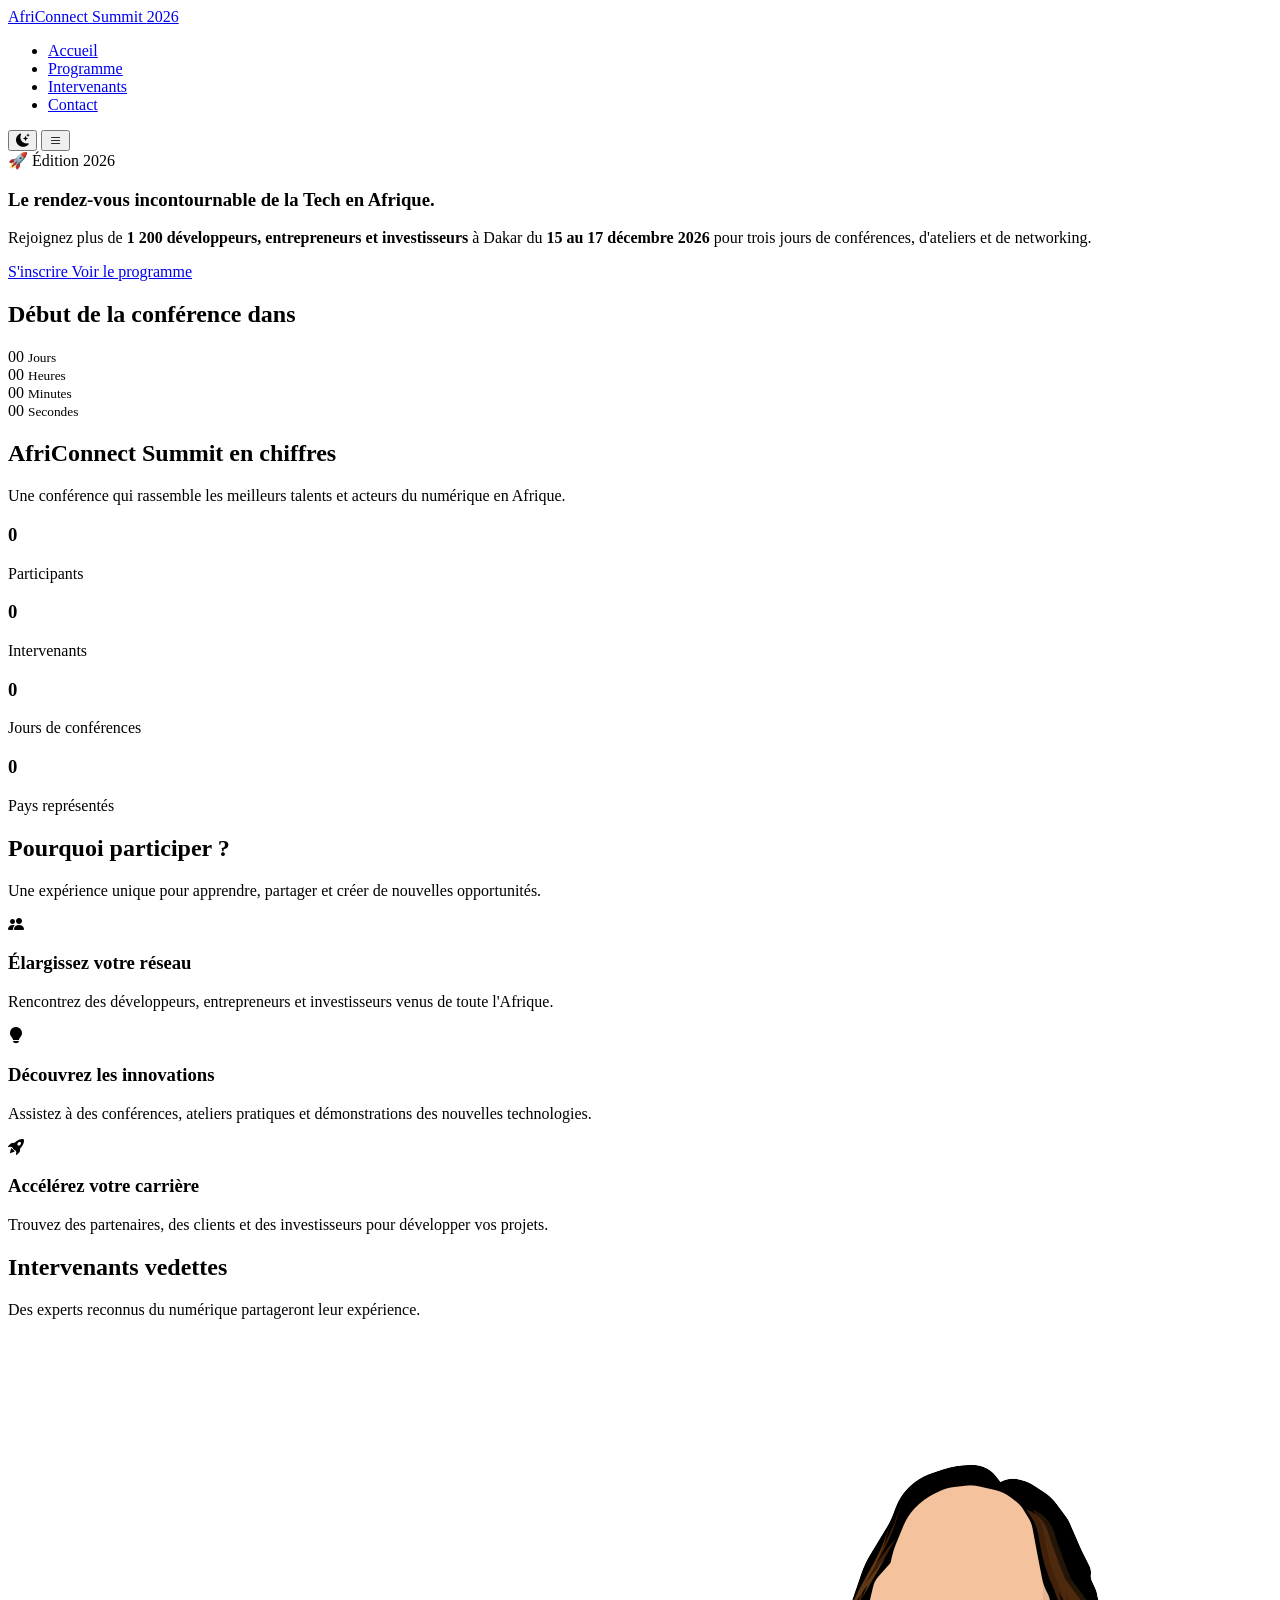
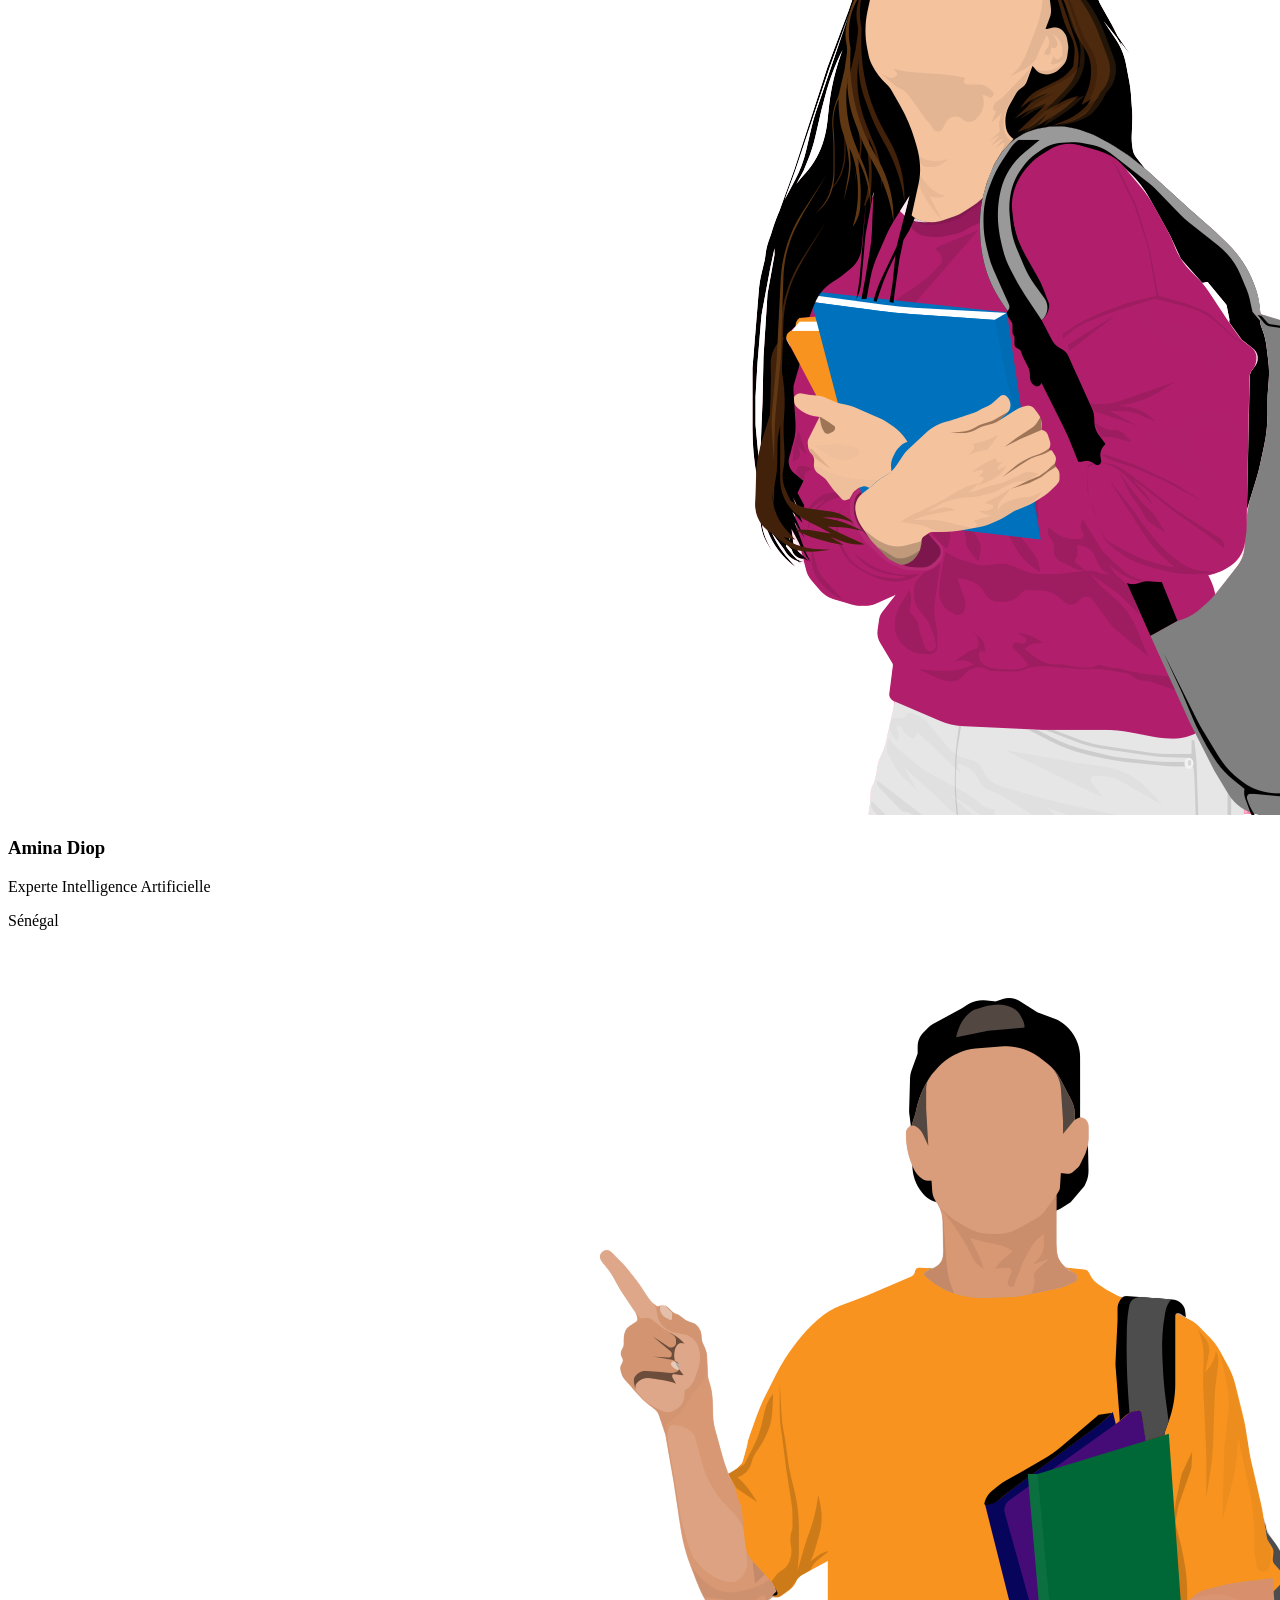
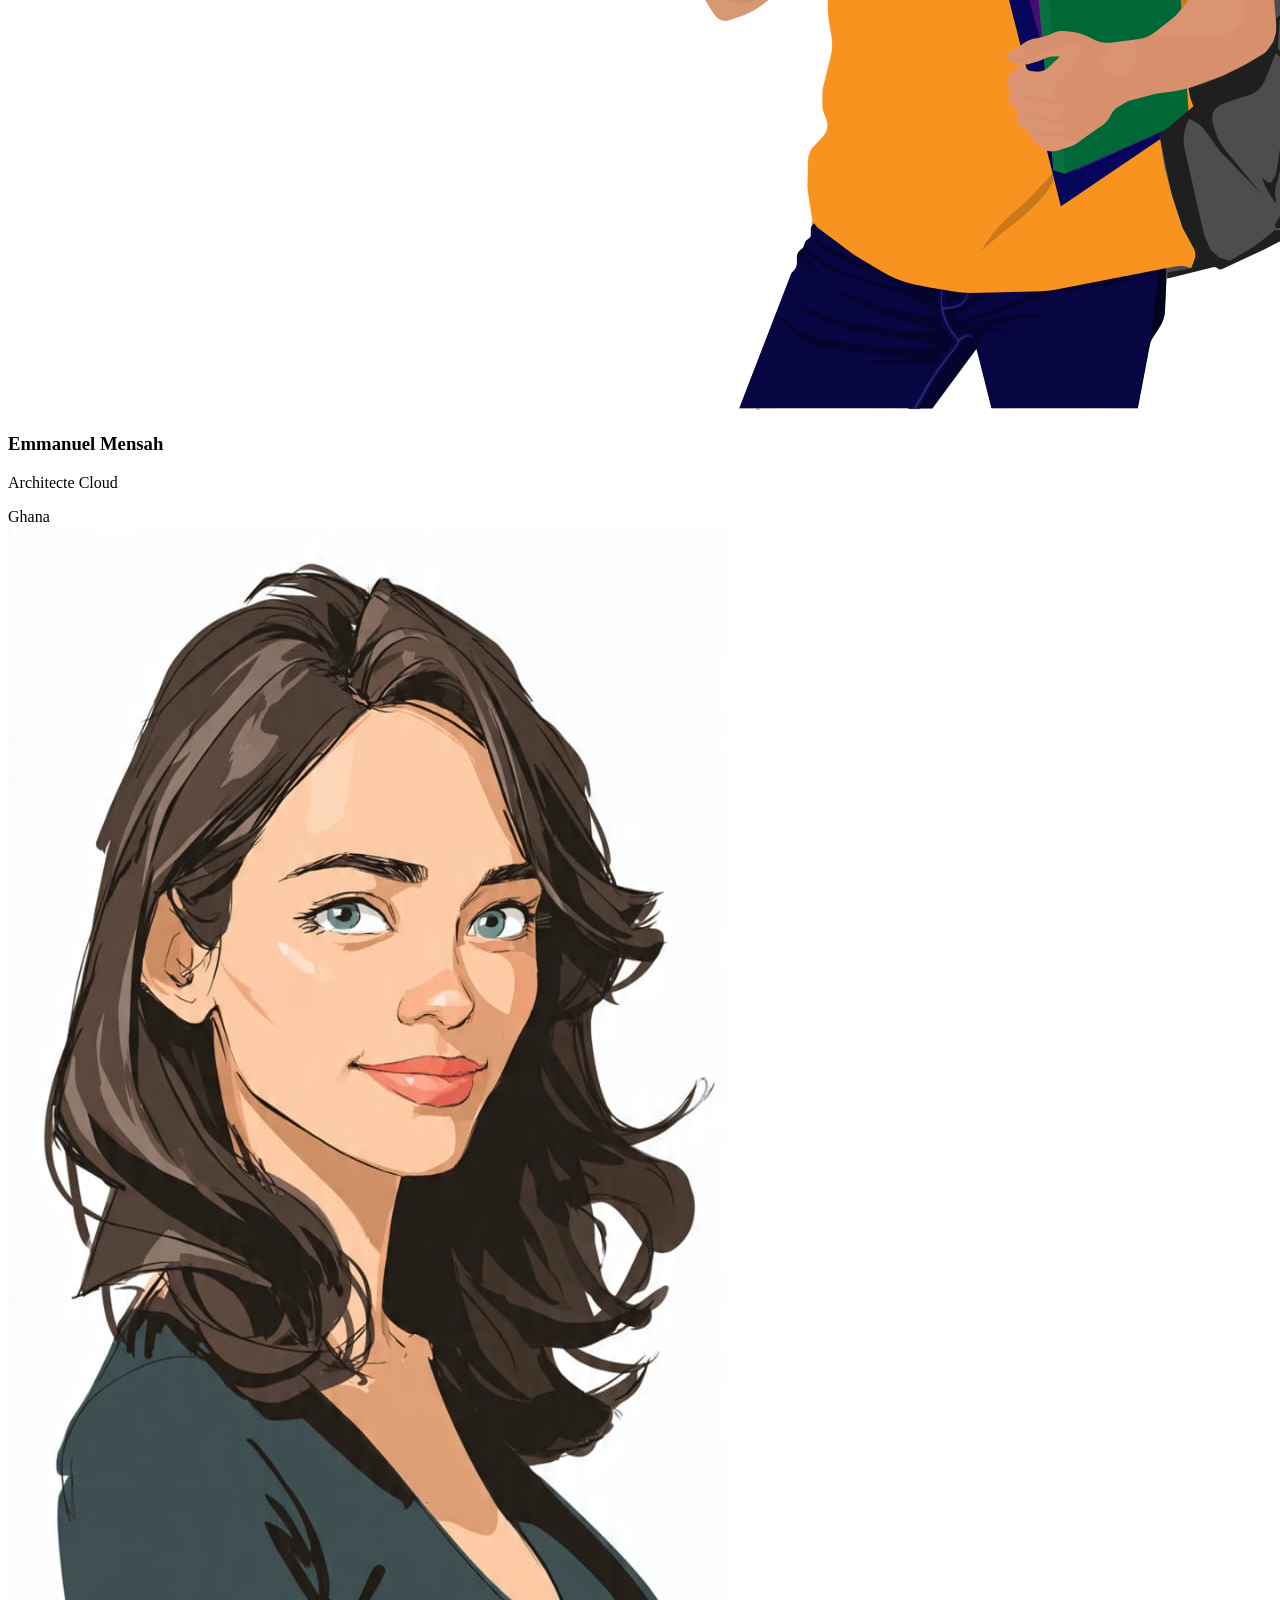
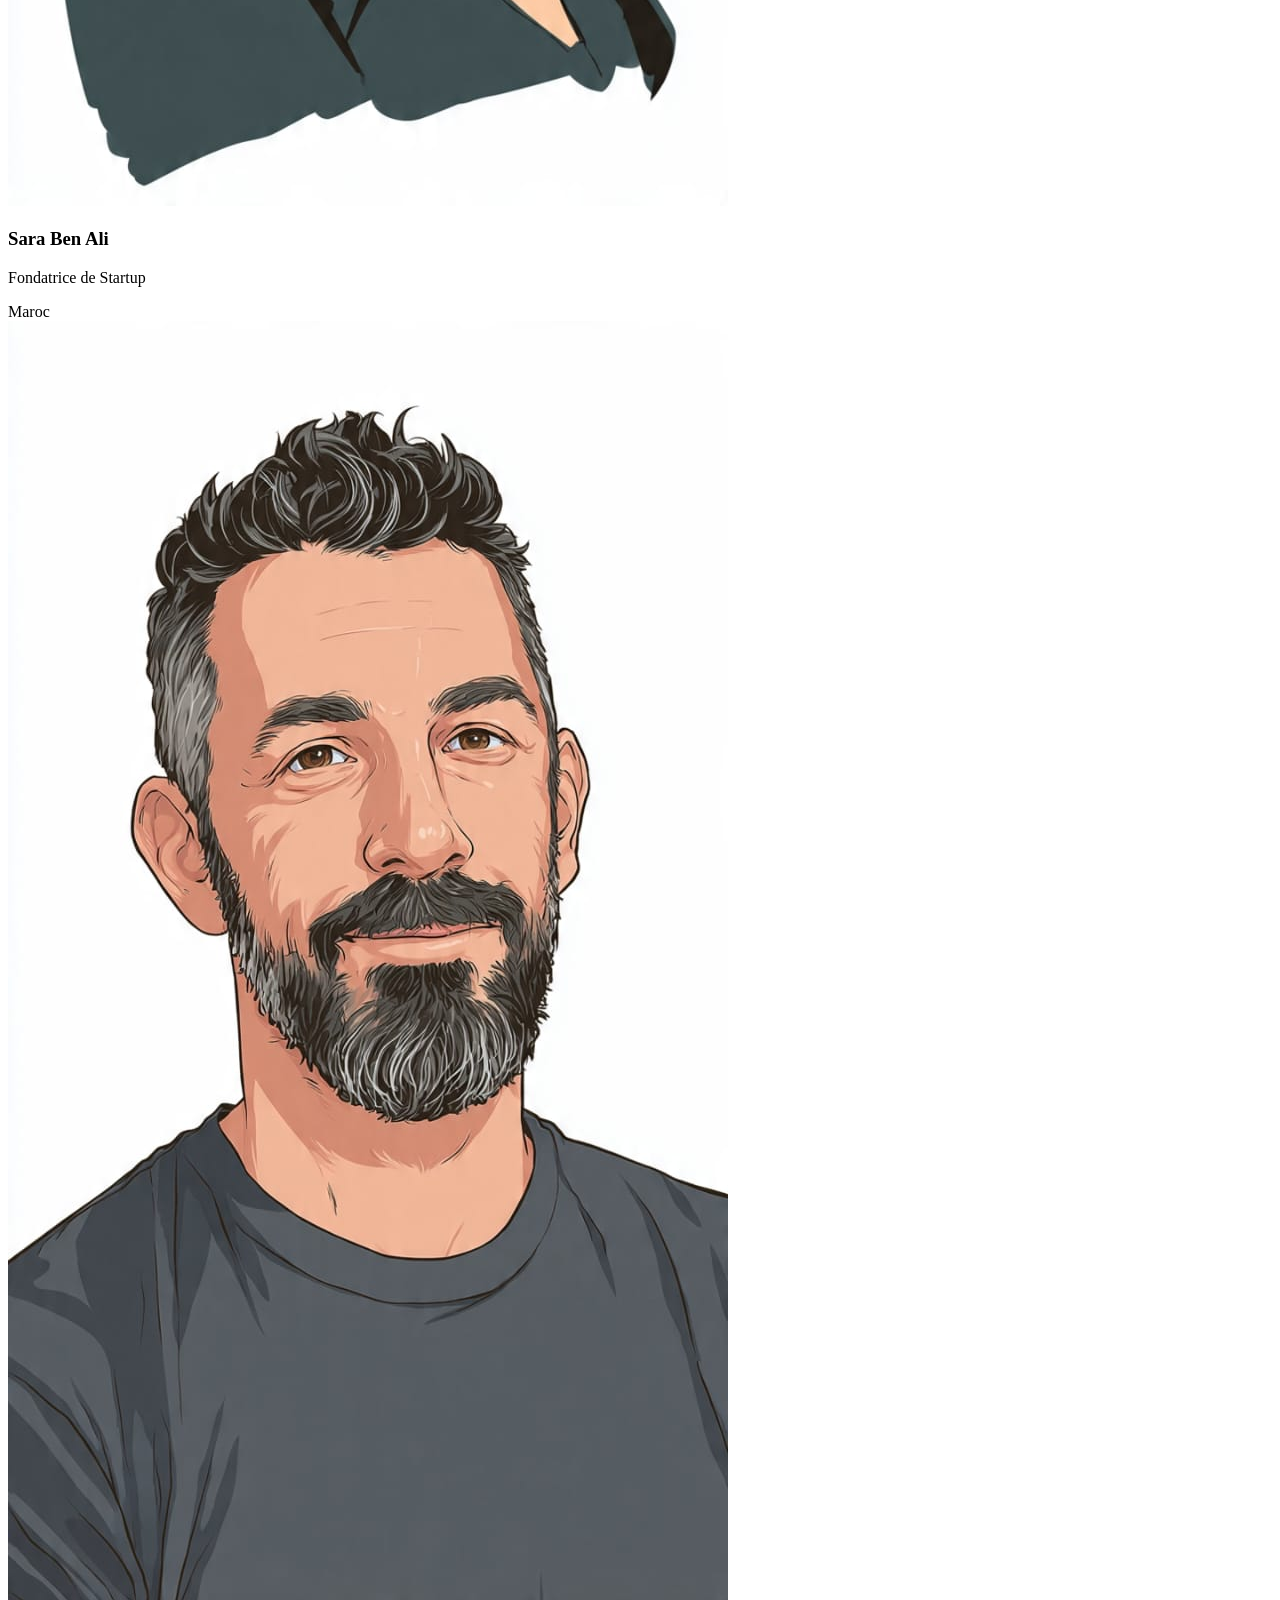
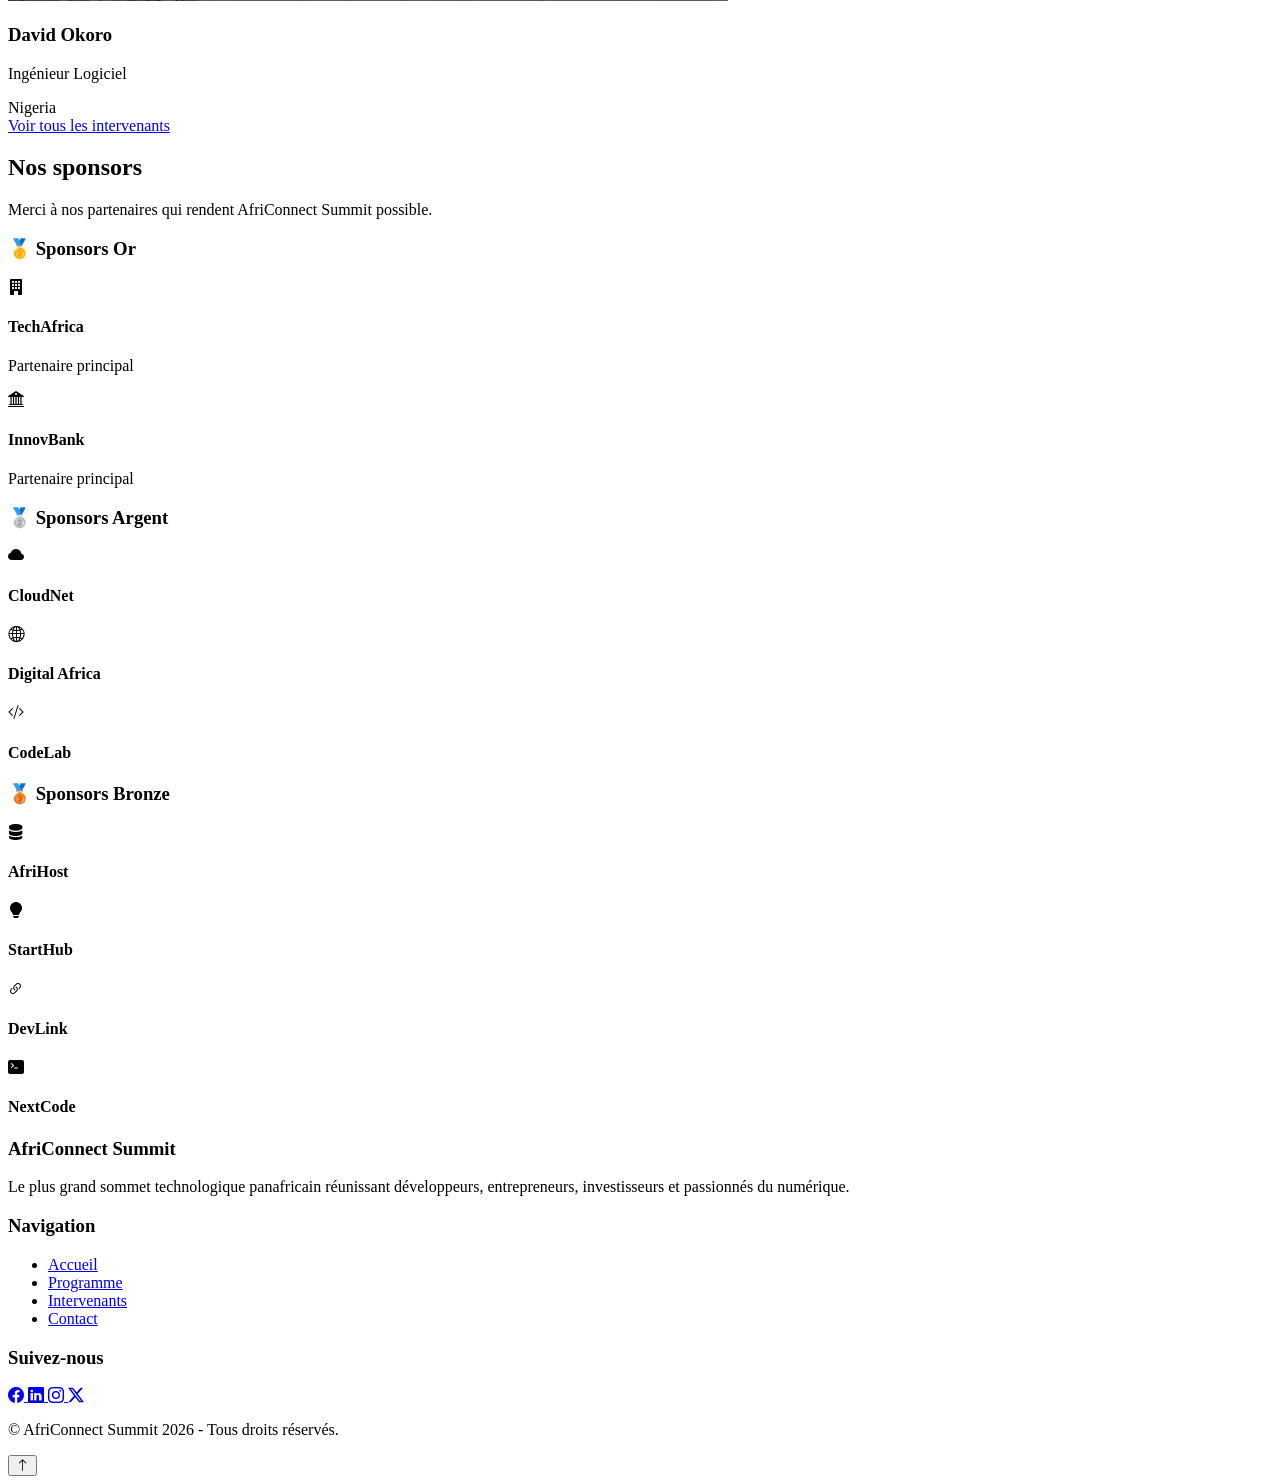
==== index.html @ 4bca40ca "HTML : structure complète des 5 pages avec sections et contenu texte" ====
<!doctype html>
<html lang="fr">
  <head>
    <!-- Encodage -->
    <meta charset="UTF-8" />

    <!-- Responsive -->
    <meta name="viewport" content="width=device-width, initial-scale=1.0" />

    <title>AfriConnect Summit 2026 | Accueil</title>

    <!-- Bootstrap Icons -->
    <link
      rel="stylesheet"
      href="https://cdn.jsdelivr.net/npm/bootstrap-icons@1.11.3/font/bootstrap-icons.css"
    />

    <!-- Google Fonts -->
    <link rel="preconnect" href="https://fonts.googleapis.com" />

    <link rel="preconnect" href="https://fonts.gstatic.com" crossorigin />

    <link
      href="https://fonts.googleapis.com/css2?family=Poppins:wght@300;400;500;600;700&family=Space+Grotesk:wght@400;700&display=swap"
      rel="stylesheet"
    />

    <!-- CSS -->
    <link rel="stylesheet" href="css/style.css" />
  </head>
  <body>
    <!-- ==========================
            EN-TÊTE
    ========================== -->

    <header>
      <nav class="barre-navigation">
        <div class="conteneur">
          <!-- Logo -->

          <a href="index.html" class="logo">
            <i class="bi bi-globe-africa"></i>

            AfriConnect Summit

            <span>2026</span>
          </a>

          <!-- Navigation -->

          <ul class="menu-navigation">
            <li>
              <a href="index.html" class="actif"> Accueil </a>
            </li>

            <li>
              <a href="programme.html"> Programme </a>
            </li>

            <li>
              <a href="intervenants.html"> Intervenants </a>
            </li>

            <li>
              <a href="contact.html"> Contact </a>
            </li>
          </ul>

          <!-- Boutons -->

          <div class="actions-navigation">
            <!-- Dark Mode -->

            <button id="theme-toggle" aria-label="Changer le thème">
              <i class="bi bi-moon-stars-fill"></i>
            </button>

            <!-- Menu hamburger -->

            <button id="menu-btn" aria-label="Ouvrir le menu">
              <i class="bi bi-list"></i>
            </button>
          </div>
        </div>
      </nav>
    </header>

    <!-- ==========================
            CONTENU PRINCIPAL
    ========================== -->

    <main>
      <!-- ==========================
                SECTION HERO
        ========================== -->

      <section class="hero apparition">
        <div class="conteneur contenu-hero">
          <article class="texte-hero">
            <span class="badge"> 🚀 Édition 2026 </span>

            <h1>Le rendez-vous incontournable de la Tech en Afrique.</h1>

            <p>
              Rejoignez plus de
              <strong
                >1 200 développeurs, entrepreneurs et investisseurs</strong
              >
              à Dakar du
              <strong>15 au 17 décembre 2026</strong>
              pour trois jours de conférences, d'ateliers et de networking.
            </p>

            <div class="hero-buttons">
              <a href="contact.html" class="bouton-principal"> S'inscrire </a>

              <a href="programme.html" class="bouton-secondaire">
                Voir le programme
              </a>
            </div>
          </article>

          <!-- Compte à rebours -->

          <aside class="compte-a-rebours">
            <h2>Début de la conférence dans</h2>

            <div class="boites-compte">
              <article class="boite-compte">
                <span id="jours"> 00 </span>

                <small> Jours </small>
              </article>

              <article class="boite-compte">
                <span id="heures"> 00 </span>

                <small> Heures </small>
              </article>

              <article class="boite-compte">
                <span id="minutes"> 00 </span>

                <small> Minutes </small>
              </article>

              <article class="boite-compte">
                <span id="secondes"> 00 </span>

                <small> Secondes </small>
              </article>
            </div>
          </aside>
        </div>
      </section>

      <!-- ==========================
                CHIFFRES CLÉS
        ========================== -->

      <section class="chiffres-cles apparition">
        <div class="conteneur">
          <div class="titre-section">
            <h2>AfriConnect Summit en chiffres</h2>

            <p>
              Une conférence qui rassemble les meilleurs talents et acteurs du
              numérique en Afrique.
            </p>
          </div>

          <div class="grille-statistiques">
            <article class="statistique">
              <h3 class="compteur" data-target="1200">0</h3>

              <p>Participants</p>
            </article>

            <article class="statistique">
              <h3 class="compteur" data-target="48">0</h3>

              <p>Intervenants</p>
            </article>

            <article class="statistique">
              <h3 class="compteur" data-target="3">0</h3>

              <p>Jours de conférences</p>
            </article>

            <article class="statistique">
              <h3 class="compteur" data-target="12">0</h3>

              <p>Pays représentés</p>
            </article>
          </div>
        </div>
      </section>

      <!-- ==========================
                POURQUOI PARTICIPER
        ========================== -->

      <section class="participer apparition">
        <div class="conteneur">
          <div class="titre-section">
            <h2>Pourquoi participer ?</h2>

            <p>
              Une expérience unique pour apprendre, partager et créer de
              nouvelles opportunités.
            </p>
          </div>

          <div class="conteneur-participer">
            <article class="carte-participer">
              <i class="bi bi-people-fill"></i>

              <h3>Élargissez votre réseau</h3>

              <p>
                Rencontrez des développeurs, entrepreneurs et investisseurs
                venus de toute l'Afrique.
              </p>
            </article>

            <article class="carte-participer">
              <i class="bi bi-lightbulb-fill"></i>

              <h3>Découvrez les innovations</h3>

              <p>
                Assistez à des conférences, ateliers pratiques et démonstrations
                des nouvelles technologies.
              </p>
            </article>

            <article class="carte-participer">
              <i class="bi bi-rocket-takeoff-fill"></i>

              <h3>Accélérez votre carrière</h3>

              <p>
                Trouvez des partenaires, des clients et des investisseurs pour
                développer vos projets.
              </p>
            </article>
          </div>
        </div>
      </section>

      <!-- ==========================
                INTERVENANTS VEDETTES
        ========================== -->

      <section class="intervenants-vedettes apparition">
        <div class="conteneur">
          <div class="titre-section">
            <h2>Intervenants vedettes</h2>

            <p>
              Des experts reconnus du numérique partageront leur expérience.
            </p>
          </div>

          <div class="grille-intervenants-vedettes">
            <article class="carte-intervenant">
              <img src="./images/femme.png" alt="Amina Diop" />

              <h3>Amina Diop</h3>

              <p>Experte Intelligence Artificielle</p>

              <span> Sénégal </span>
            </article>

            <article class="carte-intervenant">
              <img src="./images/garcon.png" alt="Emmanuel Mensah" />

              <h3>Emmanuel Mensah</h3>

              <p>Architecte Cloud</p>

              <span> Ghana </span>
            </article>

            <article class="carte-intervenant">
              <img src="./images/af.jpeg" alt="Sara Ben Ali" />

              <h3>Sara Ben Ali</h3>

              <p>Fondatrice de Startup</p>

              <span> Maroc </span>
            </article>

            <article class="carte-intervenant">
              <img src="./images/mb.jpeg" alt="David Okoro" />

              <h3>David Okoro</h3>

              <p>Ingénieur Logiciel</p>

              <span> Nigeria </span>
            </article>
          </div>

          <div class="centre">
            <a href="intervenants.html" class="bouton-principal">
              Voir tous les intervenants
            </a>
          </div>
        </div>
      </section>

      <!-- ==========================
                SPONSORS
        ========================== -->

      <section class="sponsors apparition">
        <div class="conteneur">
          <div class="titre-section">
            <h2>Nos sponsors</h2>

            <p>
              Merci à nos partenaires qui rendent AfriConnect Summit possible.
            </p>
          </div>

          <!-- SPONSORS OR -->

          <div class="niveau-sponsor">
            <h3>🥇 Sponsors Or</h3>

            <div class="ligne-sponsors sponsors-or">
              <article class="carte-sponsor grande">
                <i class="bi bi-building-fill"></i>

                <h4>TechAfrica</h4>

                <p>Partenaire principal</p>
              </article>

              <article class="carte-sponsor grande">
                <i class="bi bi-bank2"></i>

                <h4>InnovBank</h4>

                <p>Partenaire principal</p>
              </article>
            </div>
          </div>

          <!-- SPONSORS ARGENT -->

          <div class="niveau-sponsor">
            <h3>🥈 Sponsors Argent</h3>

            <div class="ligne-sponsors sponsors-argent">
              <article class="carte-sponsor moyenne">
                <i class="bi bi-cloud-fill"></i>

                <h4>CloudNet</h4>
              </article>

              <article class="carte-sponsor moyenne">
                <i class="bi bi-globe2"></i>

                <h4>Digital Africa</h4>
              </article>

              <article class="carte-sponsor moyenne">
                <i class="bi bi-code-slash"></i>

                <h4>CodeLab</h4>
              </article>
            </div>
          </div>

          <!-- SPONSORS BRONZE -->

          <div class="niveau-sponsor">
            <h3>🥉 Sponsors Bronze</h3>

            <div class="ligne-sponsors sponsors-bronze">
              <article class="carte-sponsor petite">
                <i class="bi bi-server"></i>

                <h4>AfriHost</h4>
              </article>

              <article class="carte-sponsor petite">
                <i class="bi bi-lightbulb-fill"></i>

                <h4>StartHub</h4>
              </article>

              <article class="carte-sponsor petite">
                <i class="bi bi-link-45deg"></i>

                <h4>DevLink</h4>
              </article>

              <article class="carte-sponsor petite">
                <i class="bi bi-terminal-fill"></i>

                <h4>NextCode</h4>
              </article>
            </div>
          </div>
        </div>
      </section>
    </main>

    <footer class="pied-page">
      <div class="conteneur">
        <div class="contenu-footer">
          <!-- À propos -->

          <section class="colonne-footer">
            <h3>AfriConnect Summit</h3>

            <p>
              Le plus grand sommet technologique panafricain réunissant
              développeurs, entrepreneurs, investisseurs et passionnés du
              numérique.
            </p>
          </section>

          <!-- Navigation -->

          <section class="colonne-footer">
            <h3>Navigation</h3>

            <ul>
              <li>
                <a href="index.html">Accueil</a>
              </li>

              <li>
                <a href="programme.html">Programme</a>
              </li>

              <li>
                <a href="intervenants.html">Intervenants</a>
              </li>

              <li>
                <a href="contact.html">Contact</a>
              </li>
            </ul>
          </section>

          <!-- Réseaux sociaux -->

          <section class="colonne-footer">
            <h3>Suivez-nous</h3>

            <div class="reseaux-sociaux">
              <a href="#" aria-label="Facebook">
                <i class="bi bi-facebook"></i>
              </a>

              <a href="#" aria-label="LinkedIn">
                <i class="bi bi-linkedin"></i>
              </a>

              <a href="#" aria-label="Instagram">
                <i class="bi bi-instagram"></i>
              </a>

              <a href="#" aria-label="X">
                <i class="bi bi-twitter-x"></i>
              </a>
            </div>
          </section>
        </div>

        <!-- Copyright -->

        <div class="copyright">
          <p>
            ©<span id="annee"></span>
            AfriConnect Summit 2026 - Tous droits réservés.
          </p>
        </div>
      </div>
    </footer>

    <!-- ==========================
            BOUTON RETOUR EN HAUT
    ========================== -->

    <button id="retour-haut" aria-label="Retour en haut">
      <i class="bi bi-arrow-up"></i>
    </button>

    <script src="js/main.js"></script>
  </body>
</html>
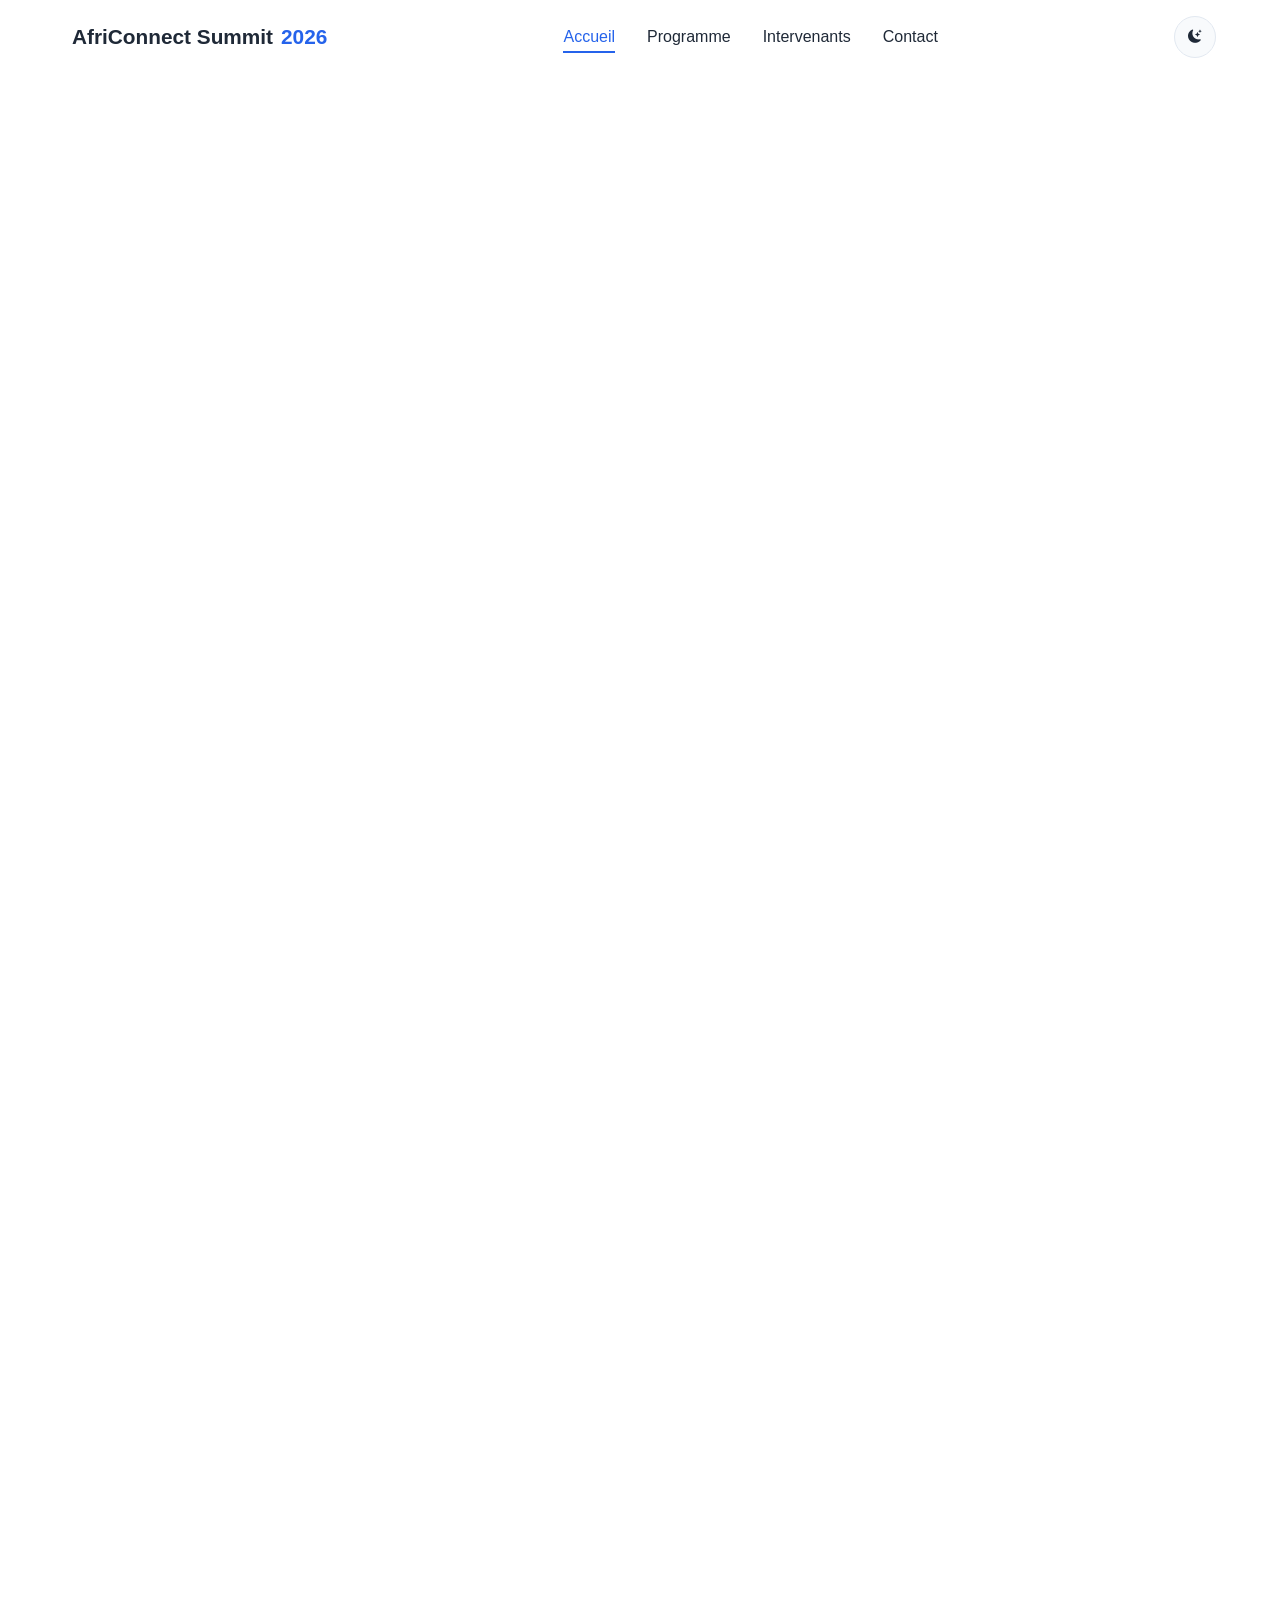
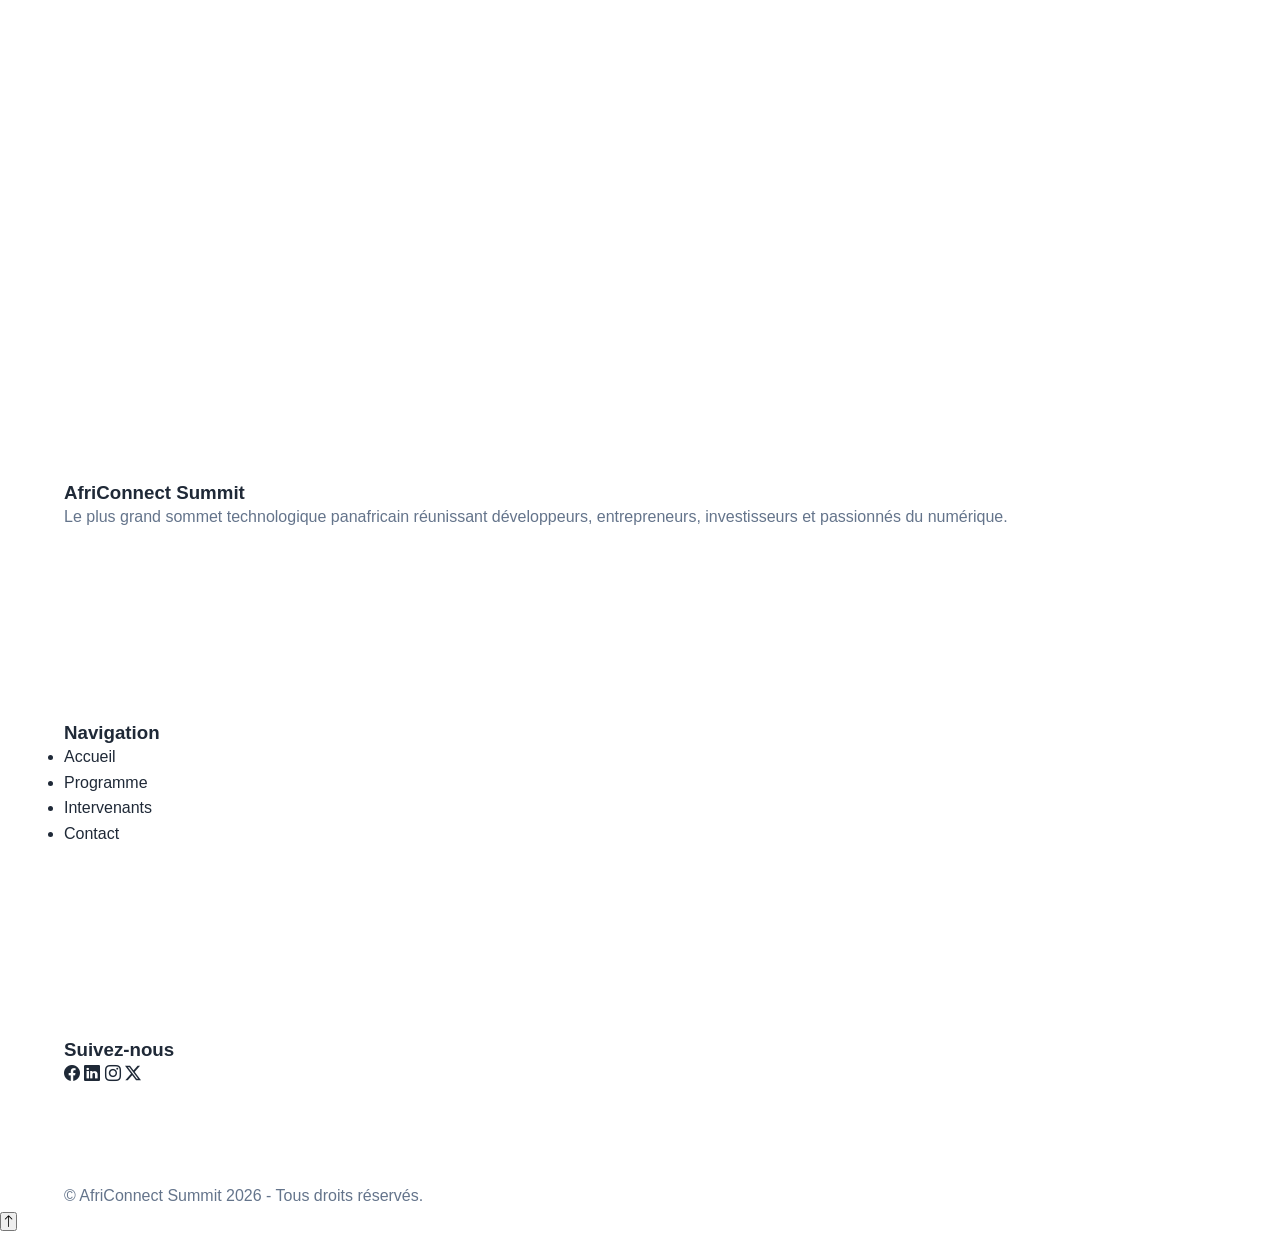
==== commit 28afa5c7: "css: ajouter les styles de base et de la page accueil" ====
--- a/index.html
+++ b/index.html
@@ -1,38 +1,22 @@
 <!doctype html>
 <html lang="fr">
   <head>
-    <!-- Encodage -->
     <meta charset="UTF-8" />
-
-    <!-- Responsive -->
     <meta name="viewport" content="width=device-width, initial-scale=1.0" />
-
     <title>AfriConnect Summit 2026 | Accueil</title>
-
-    <!-- Bootstrap Icons -->
     <link
       rel="stylesheet"
       href="https://cdn.jsdelivr.net/npm/bootstrap-icons@1.11.3/font/bootstrap-icons.css"
     />
-
-    <!-- Google Fonts -->
     <link rel="preconnect" href="https://fonts.googleapis.com" />
-
     <link rel="preconnect" href="https://fonts.gstatic.com" crossorigin />
-
     <link
       href="https://fonts.googleapis.com/css2?family=Poppins:wght@300;400;500;600;700&family=Space+Grotesk:wght@400;700&display=swap"
       rel="stylesheet"
     />
-
-    <!-- CSS -->
     <link rel="stylesheet" href="css/style.css" />
   </head>
   <body>
-    <!-- ==========================
-            EN-TÊTE
-    ========================== -->
-
     <header>
       <nav class="barre-navigation">
         <div class="conteneur">
@@ -85,15 +69,7 @@
       </nav>
     </header>
 
-    <!-- ==========================
-            CONTENU PRINCIPAL
-    ========================== -->
-
     <main>
-      <!-- ==========================
-                SECTION HERO
-        ========================== -->
-
       <section class="hero apparition">
         <div class="conteneur contenu-hero">
           <article class="texte-hero">
@@ -154,10 +130,6 @@
         </div>
       </section>
 
-      <!-- ==========================
-                CHIFFRES CLÉS
-        ========================== -->
-
       <section class="chiffres-cles apparition">
         <div class="conteneur">
           <div class="titre-section">
@@ -197,10 +169,6 @@
         </div>
       </section>
 
-      <!-- ==========================
-                POURQUOI PARTICIPER
-        ========================== -->
-
       <section class="participer apparition">
         <div class="conteneur">
           <div class="titre-section">
@@ -249,10 +217,6 @@
         </div>
       </section>
 
-      <!-- ==========================
-                INTERVENANTS VEDETTES
-        ========================== -->
-
       <section class="intervenants-vedettes apparition">
         <div class="conteneur">
           <div class="titre-section">
@@ -312,10 +276,6 @@
           </div>
         </div>
       </section>
-
-      <!-- ==========================
-                SPONSORS
-        ========================== -->
 
       <section class="sponsors apparition">
         <div class="conteneur">
@@ -487,10 +447,6 @@
       </div>
     </footer>
 
-    <!-- ==========================
-            BOUTON RETOUR EN HAUT
-    ========================== -->
-
     <button id="retour-haut" aria-label="Retour en haut">
       <i class="bi bi-arrow-up"></i>
     </button>
--- a/css/style.css
+++ b/css/style.css
@@ -0,0 +1,468 @@
+:root {
+    --couleur-principale: #2563eb;
+    --couleur-secondaire: #14b8a6;
+    --couleur-accent: #f59e0b;
+    --couleur-danger: #dc2626;
+
+    --couleur-fond: #ffffff;
+    --couleur-surface: #f8fafc;
+    --couleur-texte: #1f2937;
+    --couleur-texte-secondaire: #64748b;
+    --couleur-bordure: #e2e8f0;
+
+    --police-titre: "Space Grotesk", sans-serif;
+    --police-corps: "Poppins", sans-serif;
+
+    --espace-xs: 0.5rem;
+    --espace-sm: 1rem;
+    --espace-md: 2rem;
+    --espace-lg: 4rem;
+    --espace-xl: 6rem;
+
+    --rayon: 16px;
+    --rayon-petit: 8px;
+
+    --ombre: 0 10px 30px rgba(15, 23, 42, 0.08);
+
+    --transition: 0.3s ease;
+}
+
+[data-theme="dark"] {
+    --couleur-fond: #0f172a;
+    --couleur-surface: #1e293b;
+    --couleur-texte: #f8fafc;
+    --couleur-texte-secondaire: #cbd5e1;
+    --couleur-bordure: #334155;
+
+    --ombre: 0 10px 30px rgba(0, 0, 0, 0.4);
+}
+
+* {
+    margin: 0;
+    padding: 0;
+    box-sizing: border-box;
+}
+
+html {
+    scroll-behavior: smooth;
+}
+
+body {
+    font-family: var(--police-corps);
+    background-color: var(--couleur-fond);
+    color: var(--couleur-texte);
+    line-height: 1.6;
+    transition:
+        background-color var(--transition),
+        color var(--transition);
+}
+
+img {
+    max-width: 100%;
+    display: block;
+}
+
+a {
+    color: inherit;
+    text-decoration: none;
+    transition:
+        color var(--transition),
+        transform var(--transition);
+}
+
+button,
+input,
+select,
+textarea {
+    font-family: inherit;
+}
+
+button {
+    cursor: pointer;
+    transition:
+        background-color var(--transition),
+        color var(--transition),
+        border-color var(--transition),
+        transform var(--transition),
+        box-shadow var(--transition);
+}
+
+button:hover {
+    transform: translateY(-2px);
+}
+
+h1,
+h2,
+h3,
+h4 {
+    font-family: var(--police-titre);
+    line-height: 1.2;
+}
+
+p {
+    color: var(--couleur-texte-secondaire);
+}
+
+.conteneur {
+    width: min(90%, 1200px);
+    margin: 0 auto;
+}
+
+.barre-navigation {
+    position: fixed;
+    top: 0;
+    left: 0;
+    z-index: 1000;
+    width: 100%;
+    padding: 1rem 0;
+    background-color: rgba(255, 255, 255, 0.92);
+    backdrop-filter: blur(12px);
+    border-bottom: 1px solid transparent;
+    transition:
+        background-color var(--transition),
+        box-shadow var(--transition),
+        border-color var(--transition);
+}
+
+[data-theme="dark"] .barre-navigation {
+    background-color: rgba(15, 23, 42, 0.92);
+}
+
+.barre-navigation.defilement {
+    border-color: var(--couleur-bordure);
+    box-shadow: var(--ombre);
+}
+
+.barre-navigation .conteneur {
+    display: flex;
+    align-items: center;
+    justify-content: space-between;
+    gap: var(--espace-md);
+}
+
+.logo {
+    display: flex;
+    align-items: center;
+    gap: 0.5rem;
+    font-family: var(--police-titre);
+    font-size: 1.3rem;
+    font-weight: 700;
+}
+
+.logo i {
+    color: var(--couleur-principale);
+    font-size: 1.6rem;
+}
+
+.logo span {
+    color: var(--couleur-principale);
+}
+
+.menu-navigation {
+    list-style: none;
+    display: flex;
+    align-items: center;
+    gap: var(--espace-md);
+}
+
+.menu-navigation a {
+    position: relative;
+    font-weight: 500;
+}
+
+.menu-navigation a::after {
+    content: "";
+    position: absolute;
+    left: 0;
+    bottom: -8px;
+    width: 0;
+    height: 2px;
+    background-color: var(--couleur-principale);
+    transition: width var(--transition);
+}
+
+.menu-navigation a:hover::after,
+.menu-navigation a.actif::after {
+    width: 100%;
+}
+
+.menu-navigation a:hover,
+.menu-navigation a.actif {
+    color: var(--couleur-principale);
+}
+
+.actions-navigation {
+    display: flex;
+    align-items: center;
+    gap: var(--espace-sm);
+}
+
+#theme-toggle,
+#menu-btn {
+    display: flex;
+    align-items: center;
+    justify-content: center;
+    width: 42px;
+    height: 42px;
+    border: 1px solid var(--couleur-bordure);
+    border-radius: 50%;
+    background-color: var(--couleur-surface);
+    color: var(--couleur-texte);
+}
+
+#theme-toggle:hover,
+#menu-btn:hover {
+    background-color: var(--couleur-principale);
+    color: white;
+}
+
+#menu-btn {
+    display: none;
+}
+
+
+
+.hero {
+    min-height: 100vh;
+    padding-top: 8rem;
+}
+
+.contenu-hero {
+    display: grid;
+    grid-template-columns: 1.2fr 0.8fr;
+    align-items: center;
+    gap: var(--espace-lg);
+}
+
+.hero h1 {
+    margin-bottom: var(--espace-sm);
+    font-size: clamp(2.5rem, 5vw, 4.5rem);
+}
+
+.hero-buttons {
+    display: flex;
+    flex-wrap: wrap;
+    gap: var(--espace-sm);
+    margin-top: var(--espace-md);
+}
+
+.badge {
+    display: inline-block;
+    margin-bottom: var(--espace-sm);
+    padding: 0.5rem 1rem;
+    border-radius: 50px;
+    background-color: var(--couleur-secondaire);
+    color: white;
+    font-weight: 600;
+}
+
+
+.apparition,
+.reveal {
+    opacity: 0;
+    transform: translateY(30px);
+    transition:
+        opacity 0.8s ease,
+        transform 0.8s ease;
+}
+
+.apparition.visible,
+.reveal.visible {
+    opacity: 1;
+    transform: translateY(0);
+}
+
+
+
+.centre {
+    margin-top: var(--espace-lg);
+    text-align: center;
+}
+
+
+
+.bouton-principal,
+.bouton-secondaire,
+.bouton-envoi {
+    display: inline-flex;
+    align-items: center;
+    justify-content: center;
+    gap: 0.5rem;
+    padding: 0.9rem 1.5rem;
+    border-radius: 50px;
+    font-weight: 600;
+}
+
+.bouton-principal,
+.bouton-envoi {
+    border: 2px solid var(--couleur-principale);
+    background-color: var(--couleur-principale);
+    color: white;
+}
+
+.bouton-principal:hover,
+.bouton-envoi:hover {
+    background-color: #1d4ed8;
+    box-shadow: var(--ombre);
+}
+
+.bouton-secondaire {
+    border: 2px solid var(--couleur-principale);
+    color: var(--couleur-principale);
+}
+
+.bouton-secondaire:hover {
+    background-color: var(--couleur-principale);
+    color: white;
+}
+
+
+
+.compte-a-rebours {
+    padding: var(--espace-md);
+    border-radius: var(--rayon);
+    background-color: var(--couleur-surface);
+    box-shadow: var(--ombre);
+}
+
+.boites-compte {
+    display: grid;
+    grid-template-columns: repeat(4, 1fr);
+    gap: var(--espace-sm);
+    margin-top: var(--espace-sm);
+}
+
+.boite-compte {
+    padding: var(--espace-sm);
+    text-align: center;
+    border: 1px solid var(--couleur-bordure);
+    border-radius: var(--rayon-petit);
+}
+
+.boite-compte span {
+    display: block;
+    color: var(--couleur-principale);
+    font-family: var(--police-titre);
+    font-size: 2rem;
+    font-weight: 700;
+}
+
+
+section {
+    padding: var(--espace-xl) 0;
+}
+
+.titre-section {
+    max-width: 700px;
+    margin: 0 auto var(--espace-lg);
+    text-align: center;
+}
+
+.titre-section h2 {
+    margin-bottom: var(--espace-sm);
+    font-size: 2.5rem;
+}
+
+
+
+
+.grille-statistiques {
+    display: grid;
+    grid-template-columns: repeat(4, 1fr);
+    gap: var(--espace-md);
+}
+
+.statistique {
+    padding: var(--espace-md);
+    text-align: center;
+    border-radius: var(--rayon);
+    background-color: var(--couleur-surface);
+    transition:
+        transform var(--transition),
+        box-shadow var(--transition);
+}
+
+.statistique:hover {
+    transform: translateY(-8px);
+    box-shadow: var(--ombre);
+}
+
+.statistique h3 {
+    color: var(--couleur-principale);
+    font-size: 2.5rem;
+}
+
+
+
+.conteneur-participer {
+    display: flex;
+    justify-content: center;
+    gap: var(--espace-md);
+}
+
+.carte-participer {
+    flex: 1;
+    padding: var(--espace-md);
+    text-align: center;
+    border: 1px solid var(--couleur-bordure);
+    border-radius: var(--rayon);
+    background-color: var(--couleur-surface);
+    transition:
+        transform var(--transition),
+        box-shadow var(--transition);
+}
+
+.carte-participer:hover {
+    transform: translateY(-8px);
+    box-shadow: var(--ombre);
+}
+
+.carte-participer i {
+    display: inline-flex;
+    align-items: center;
+    justify-content: center;
+    width: 65px;
+    height: 65px;
+    margin-bottom: var(--espace-sm);
+    border-radius: 50%;
+    background-color: var(--couleur-principale);
+    color: white;
+    font-size: 1.8rem;
+}
+
+.grille-intervenants-vedettes {
+    display: grid;
+    grid-template-columns: repeat(4, 1fr);
+    gap: var(--espace-md);
+}
+
+.carte-intervenant {
+    overflow: hidden;
+    border: 1px solid var(--couleur-bordure);
+    border-radius: var(--rayon);
+    background-color: var(--couleur-surface);
+    transition:
+        transform var(--transition),
+        box-shadow var(--transition);
+}
+
+.carte-intervenant:hover {
+    transform: translateY(-10px);
+    box-shadow: var(--ombre);
+}
+
+.carte-intervenant img {
+    width: 50%;
+    height: 200px;
+    border-radius: 50%;
+    object-fit: cover;
+}
+
+.informations-intervenant {
+    padding: var(--espace-md);
+}
+
+.specialite {
+    color: var(--couleur-principale);
+    font-weight: 500;
+}
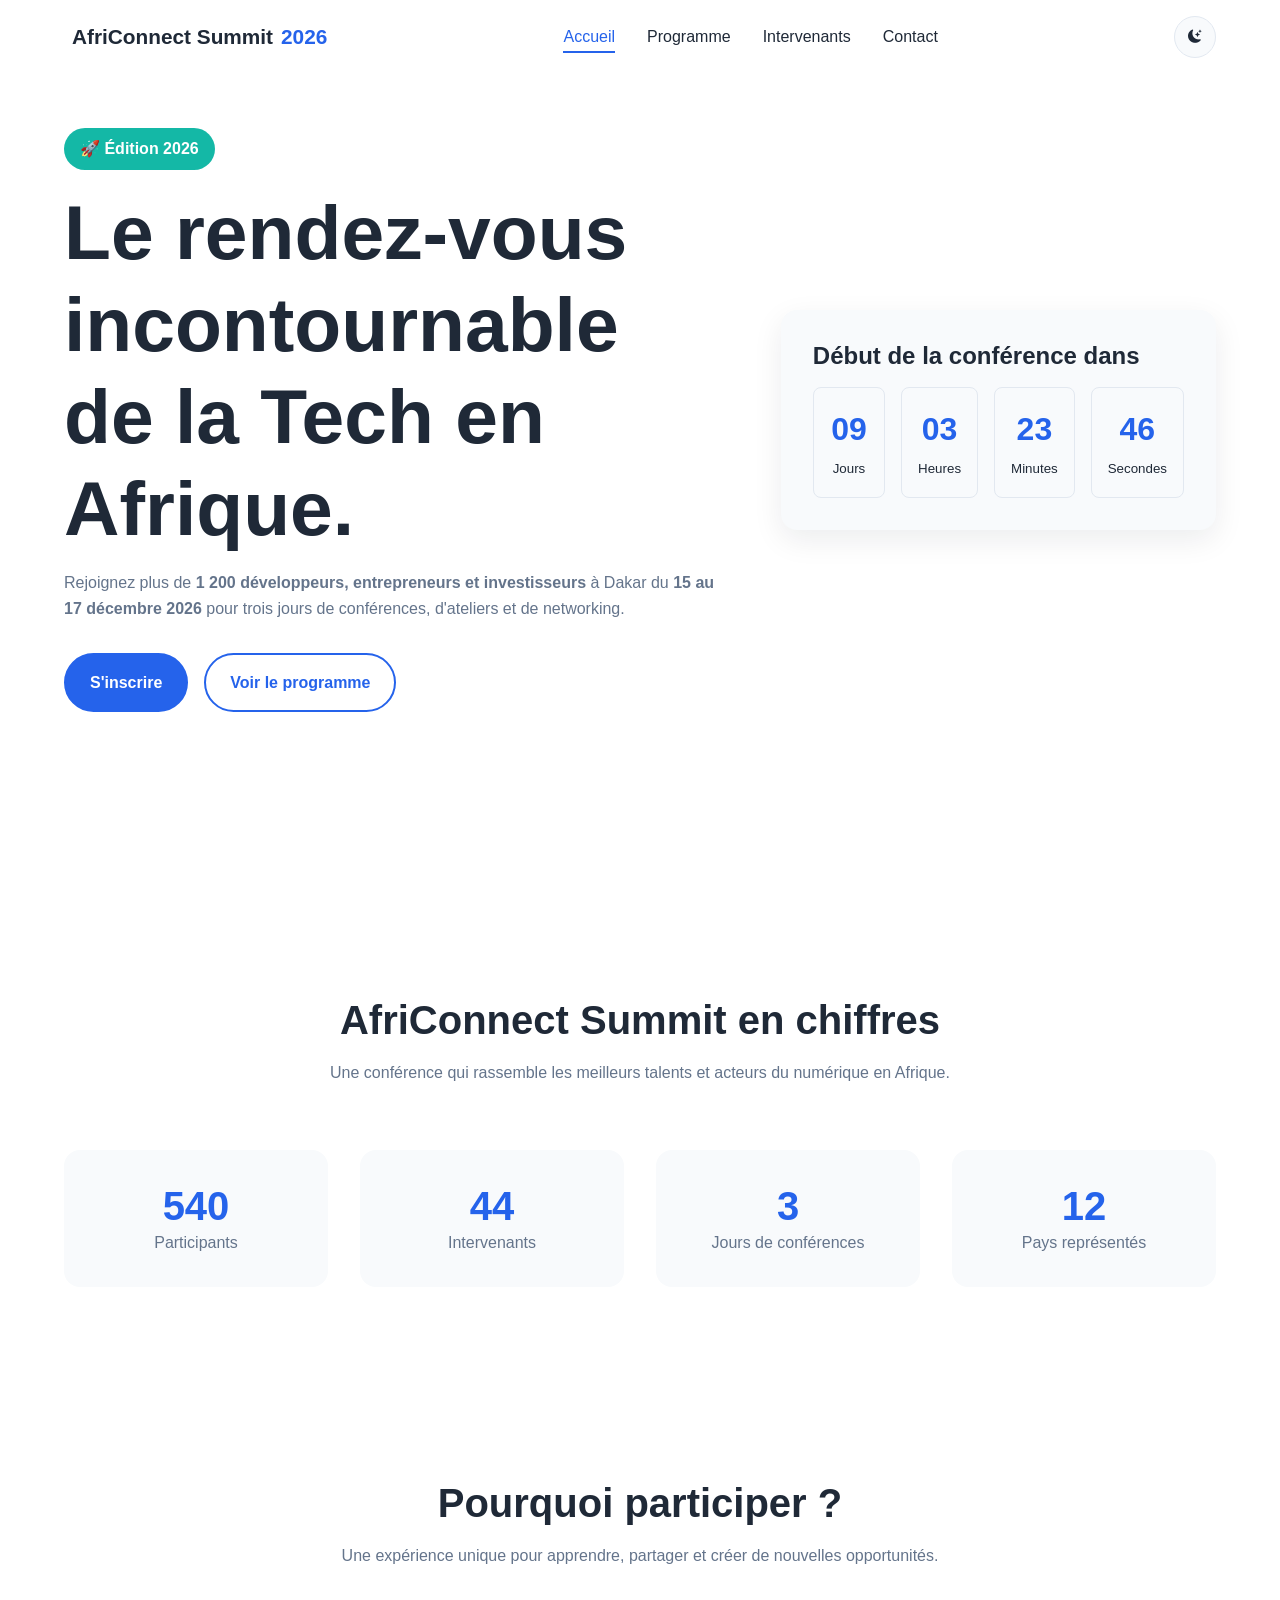
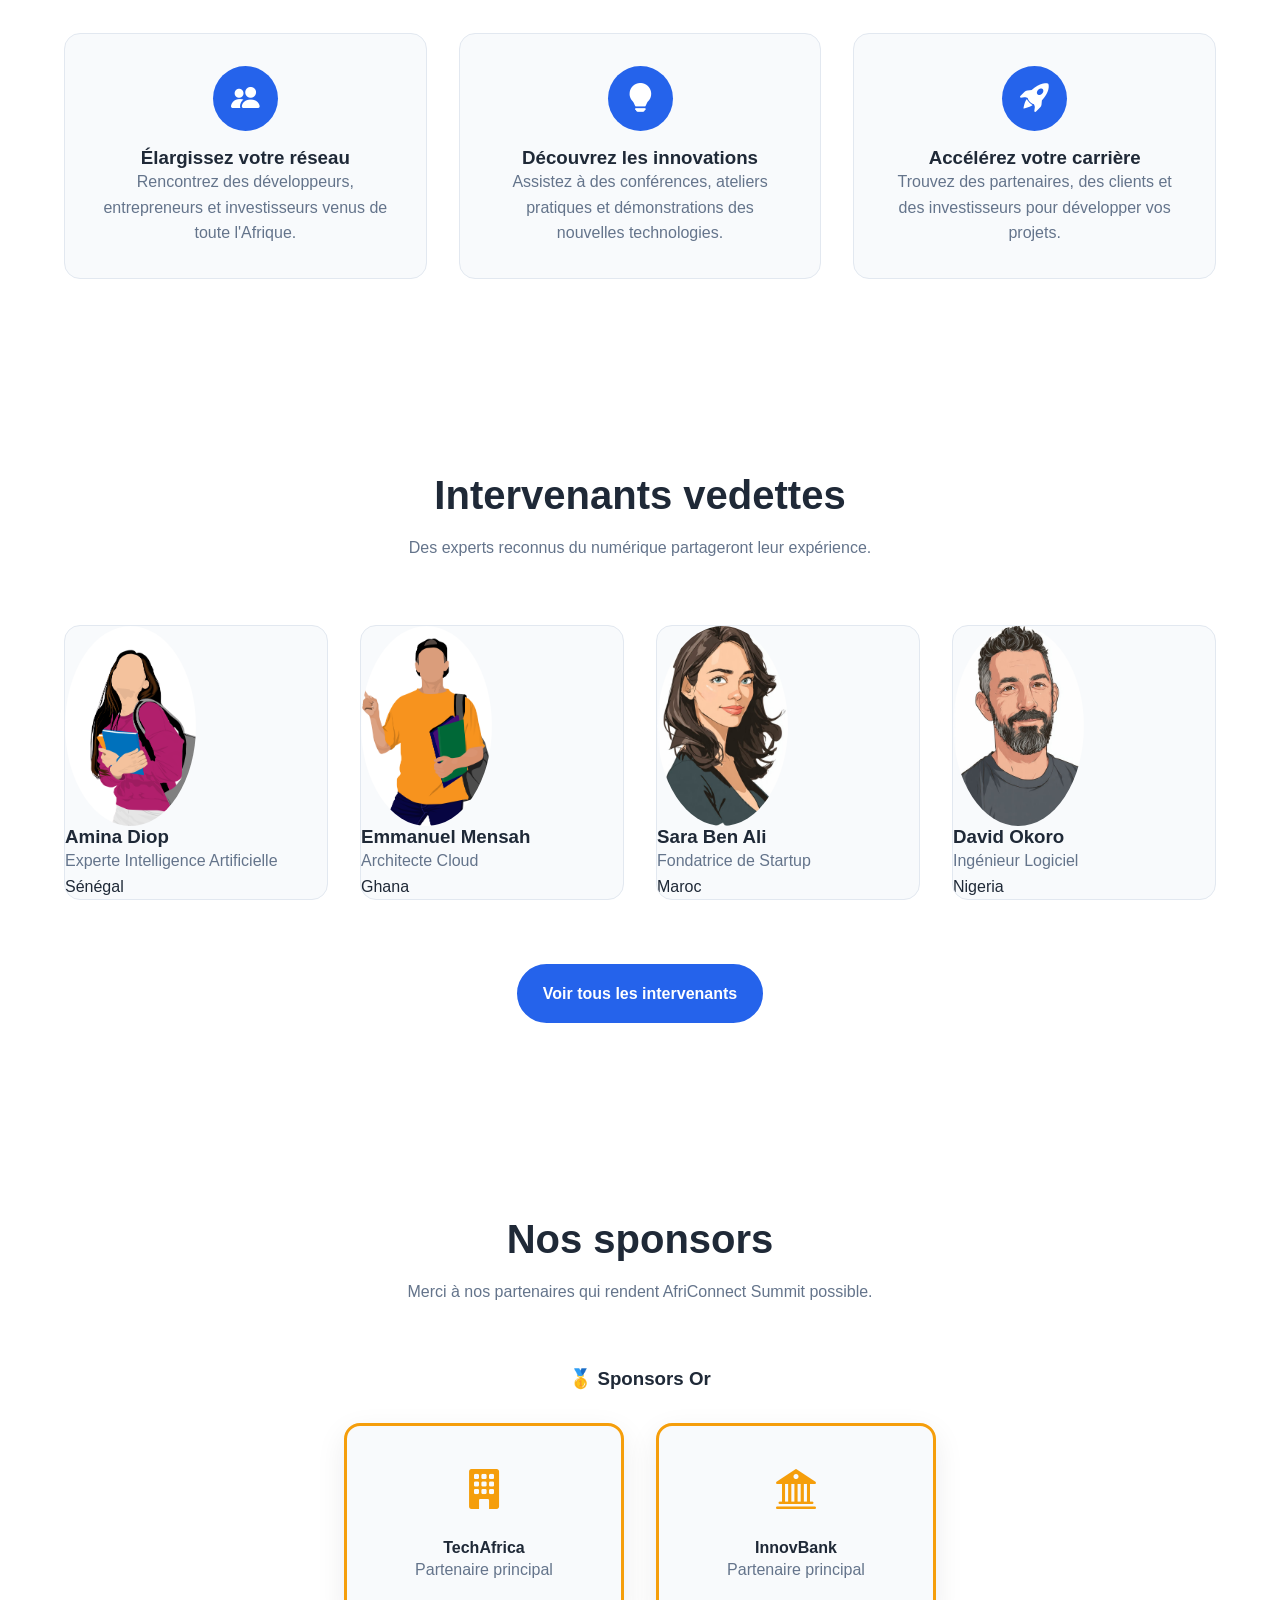
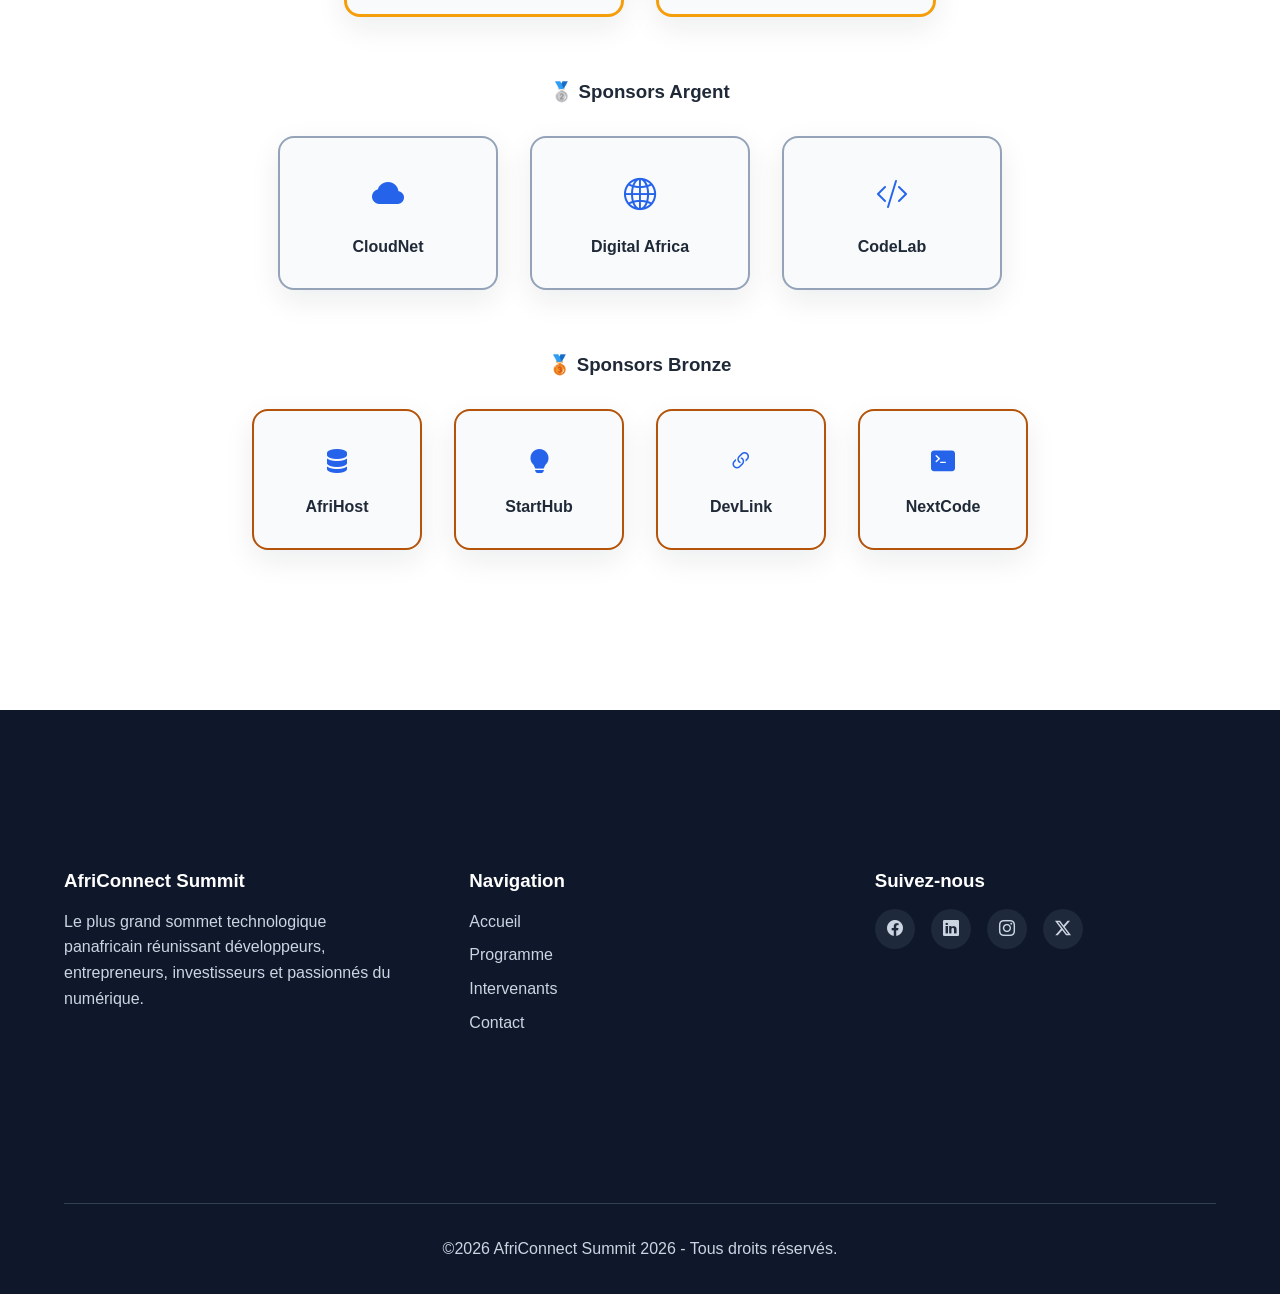
==== commit 4db1eaa2: "Finalisation : corrections responsive, optimisation du code et commentaires" ====
--- a/index.html
+++ b/index.html
@@ -17,7 +17,10 @@
     <link rel="stylesheet" href="css/style.css" />
   </head>
   <body>
+    <!-- HEADER ET BARRE DE NAVIGATION -->
+
     <header>
+      <!-- Barre de navigation principale -->
       <nav class="barre-navigation">
         <div class="conteneur">
           <!-- Logo -->
--- a/css/style.css
+++ b/css/style.css
@@ -1,3 +1,4 @@
+/* VARIABLES CSS */
 :root {
     --couleur-principale: #2563eb;
     --couleur-secondaire: #14b8a6;
@@ -26,6 +27,8 @@
 
     --transition: 0.3s ease;
 }
+
+ /* MODE SOMBRE */
 
 [data-theme="dark"] {
     --couleur-fond: #0f172a;
@@ -37,6 +40,8 @@
     --ombre: 0 10px 30px rgba(0, 0, 0, 0.4);
 }
 
+/* RESET GENERAL */
+
 * {
     margin: 0;
     padding: 0;
@@ -107,6 +112,8 @@
     width: min(90%, 1200px);
     margin: 0 auto;
 }
+
+/* NAVBAR */
 
 .barre-navigation {
     position: fixed;
@@ -220,7 +227,7 @@
     display: none;
 }
 
-
+/* HERO PRINCIPAL */
 
 .hero {
     min-height: 100vh;
@@ -256,6 +263,7 @@
     font-weight: 600;
 }
 
+/* ANIMATIONS */
 
 .apparition,
 .reveal {
@@ -279,7 +287,7 @@
     text-align: center;
 }
 
-
+ /* BOUTONS */
 
 .bouton-principal,
 .bouton-secondaire,
@@ -316,7 +324,7 @@
     color: white;
 }
 
-
+/* COMPTE A REBOURS */
 
 .compte-a-rebours {
     padding: var(--espace-md);
@@ -347,6 +355,7 @@
     font-weight: 700;
 }
 
+/* SECTIONS */
 
 section {
     padding: var(--espace-xl) 0;
@@ -363,8 +372,7 @@
     font-size: 2.5rem;
 }
 
-
-
+/* STATISTIQUES */
 
 .grille-statistiques {
     display: grid;
@@ -392,7 +400,7 @@
     font-size: 2.5rem;
 }
 
-
+/* POURQUOI PARTICIPER */
 
 .conteneur-participer {
     display: flex;
@@ -430,6 +438,8 @@
     font-size: 1.8rem;
 }
 
+/* INTERVENANTS VEDETTES */
+
 .grille-intervenants-vedettes {
     display: grid;
     grid-template-columns: repeat(4, 1fr);
@@ -466,3 +476,606 @@
     color: var(--couleur-principale);
     font-weight: 500;
 }
+
+/* HERO INTERNE */
+
+.hero-interne {
+    margin-top: 70px;
+    padding: var(--espace-xl) 0;
+    background: linear-gradient(
+        135deg,
+        var(--couleur-principale),
+        var(--couleur-secondaire)
+    );
+    color: white;
+}
+
+.hero-interne h1 {
+    margin: var(--espace-sm) 0;
+    font-size: clamp(2.5rem, 5vw, 4rem);
+}
+
+.hero-interne p {
+    color: white;
+}
+
+.fil-ariane {
+    display: flex;
+    align-items: center;
+    gap: 0.5rem;
+}
+
+/* PROGRAMME */
+
+.onglets-programme {
+    display: flex;
+    justify-content: center;
+    flex-wrap: wrap;
+    gap: var(--espace-sm);
+    margin-bottom: var(--espace-md);
+}
+
+.onglet {
+    padding: 0.8rem 1.5rem;
+    border: 2px solid var(--couleur-principale);
+    border-radius: 50px;
+    background-color: transparent;
+    color: var(--couleur-principale);
+    font-weight: 600;
+}
+
+.onglet.actif,
+.onglet:hover {
+    background-color: var(--couleur-principale);
+    color: white;
+}
+
+.planning {
+    display: none;
+    overflow-x: auto;
+}
+
+.planning.actif {
+    display: block;
+}
+
+.tableau-programme {
+    width: 100%;
+    border-collapse: collapse;
+}
+
+.tableau-programme th {
+    padding: 1rem;
+    background-color: var(--couleur-principale);
+    color: white;
+    text-align: left;
+}
+
+.tableau-programme td {
+    padding: 1rem;
+    border-bottom: 1px solid var(--couleur-bordure);
+}
+
+.tableau-programme tr:nth-child(even) {
+    background-color: var(--couleur-surface);
+}
+
+.tableau-programme tr:hover {
+    background-color: rgba(37, 99, 235, 0.08);
+}
+
+/* THEMATIQUES */
+
+.grille-thematiques {
+    display: grid;
+    grid-template-columns: repeat(2, 1fr);
+    gap: var(--espace-md);
+}
+
+.carte-thematique {
+    padding: var(--espace-md);
+    border: 1px solid var(--couleur-bordure);
+    border-radius: var(--rayon);
+    background-color: var(--couleur-surface);
+    transition:
+        transform var(--transition),
+        box-shadow var(--transition);
+}
+
+.carte-thematique:hover {
+    transform: translateY(-8px);
+    box-shadow: var(--ombre);
+}
+
+.carte-thematique i {
+    color: var(--couleur-principale);
+    font-size: 2rem;
+}
+
+.filtres-intervenants {
+    display: flex;
+    justify-content: center;
+    flex-wrap: wrap;
+    gap: var(--espace-sm);
+    margin-bottom: var(--espace-lg);
+}
+
+.bouton-filtre {
+    padding: 0.7rem 1.3rem;
+    border: 1px solid var(--couleur-bordure);
+    border-radius: 50px;
+    background-color: var(--couleur-surface);
+    color: var(--couleur-texte);
+}
+
+.bouton-filtre:hover,
+.bouton-filtre.actif {
+    border-color: var(--couleur-principale);
+    background-color: var(--couleur-principale);
+    color: white;
+}
+
+.grille-intervenants {
+    display: grid;
+    grid-template-columns: repeat(3, 1fr);
+    gap: var(--espace-md);
+}
+
+.contenu-contact {
+    display: flex;
+    align-items: flex-start;
+    gap: var(--espace-lg);
+}
+
+.bloc-formulaire,
+.informations-contact {
+    flex: 1;
+}
+
+.groupe-formulaire {
+    margin-bottom: var(--espace-sm);
+}
+
+.groupe-formulaire label {
+    display: block;
+    margin-bottom: 0.4rem;
+    font-weight: 600;
+}
+
+.groupe-formulaire input,
+.groupe-formulaire select,
+.groupe-formulaire textarea {
+    width: 100%;
+    padding: 0.9rem 1rem;
+    border: 1px solid var(--couleur-bordure);
+    border-radius: var(--rayon-petit);
+    background-color: var(--couleur-fond);
+    color: var(--couleur-texte);
+    outline: none;
+    transition:
+        border-color var(--transition),
+        box-shadow var(--transition);
+}
+
+.groupe-formulaire input:focus,
+.groupe-formulaire select:focus,
+.groupe-formulaire textarea:focus {
+    border-color: var(--couleur-principale);
+    box-shadow: 0 0 0 3px rgba(37, 99, 235, 0.15);
+}
+
+.champ-invalide {
+    border-color: var(--couleur-danger) !important;
+}
+
+.champ-valide {
+    border-color: var(--couleur-secondaire) !important;
+}
+
+.message-erreur {
+    display: block;
+    margin-top: 0.3rem;
+    color: var(--couleur-danger);
+    font-size: 0.85rem;
+}
+
+.message-succes {
+    margin-top: var(--espace-sm);
+    padding: var(--espace-sm);
+    border-radius: var(--rayon-petit);
+    background-color: rgba(20, 184, 166, 0.12);
+    color: var(--couleur-secondaire);
+}
+
+.information {
+    display: flex;
+    align-items: flex-start;
+    gap: var(--espace-sm);
+    margin-bottom: var(--espace-md);
+}
+
+.information i {
+    display: flex;
+    align-items: center;
+    justify-content: center;
+    flex-shrink: 0;
+    width: 45px;
+    height: 45px;
+    border-radius: 50%;
+    background-color: var(--couleur-principale);
+    color: white;
+    font-size: 1.2rem;
+}
+
+.information h3 {
+    margin-bottom: 0.2rem;
+}
+
+.liste-faq {
+    max-width: 850px;
+    margin: auto;
+}
+
+.question-faq {
+    margin-bottom: var(--espace-sm);
+    overflow: hidden;
+    border: 1px solid var(--couleur-bordure);
+    border-radius: var(--rayon-petit);
+}
+
+.question-faq input {
+    display: none;
+}
+
+.question-faq label {
+    display: flex;
+    align-items: center;
+    justify-content: space-between;
+    padding: var(--espace-sm);
+    cursor: pointer;
+    font-weight: 600;
+}
+
+.question-faq label i {
+    transition: transform var(--transition);
+}
+
+.reponse-faq {
+    max-height: 0;
+    overflow: hidden;
+    padding: 0 var(--espace-sm);
+    transition:
+        max-height 0.4s ease,
+        padding 0.4s ease;
+}
+
+.question-faq input:checked ~ .reponse-faq {
+    max-height: 200px;
+    padding: 0 var(--espace-sm) var(--espace-sm);
+}
+
+.question-faq input:checked + label i {
+    transform: rotate(180deg);
+}
+
+.carte {
+    overflow: hidden;
+    height: 450px;
+    border-radius: var(--rayon);
+    box-shadow: var(--ombre);
+}
+
+.carte iframe {
+    width: 100%;
+    height: 100%;
+    border: 0;
+}
+
+.sponsors {
+    padding: var(--espace-xl) 0;
+}
+
+.niveau-sponsor {
+    margin-bottom: var(--espace-lg);
+}
+
+.niveau-sponsor > h3 {
+    margin-bottom: var(--espace-md);
+    text-align: center;
+}
+
+.ligne-sponsors {
+    display: flex;
+    align-items: stretch;
+    justify-content: center;
+    flex-wrap: wrap;
+    gap: var(--espace-md);
+}
+
+.carte-sponsor {
+    display: flex;
+    align-items: center;
+    justify-content: center;
+    flex-direction: column;
+    padding: var(--espace-md);
+    border-radius: var(--rayon);
+    background-color: var(--couleur-surface);
+    box-shadow: var(--ombre);
+    transition:
+        transform var(--transition),
+        box-shadow var(--transition),
+        border-color var(--transition);
+}
+
+.carte-sponsor:hover {
+    transform: translateY(-10px);
+    box-shadow: 0 15px 35px rgba(0, 0, 0, 0.15);
+}
+
+.carte-sponsor i {
+    margin-bottom: var(--espace-sm);
+    color: var(--couleur-principale);
+    font-size: 2rem;
+}
+
+.carte-sponsor.grande {
+    width: 280px;
+    min-height: 180px;
+    border: 3px solid var(--couleur-accent);
+}
+
+.carte-sponsor.grande i {
+    color: var(--couleur-accent);
+    font-size: 2.5rem;
+}
+
+.carte-sponsor.moyenne {
+    width: 220px;
+    min-height: 140px;
+    border: 2px solid #94a3b8;
+}
+
+.carte-sponsor.petite {
+    width: 170px;
+    min-height: 110px;
+    border: 2px solid #b45309;
+}
+
+.carte-sponsor.petite i {
+    font-size: 1.5rem;
+}
+
+.pied-page {
+    padding: var(--espace-lg) 0 var(--espace-md);
+    background-color: #0f172a;
+    color: white;
+}
+
+.contenu-footer {
+    display: flex;
+    justify-content: space-between;
+    gap: var(--espace-lg);
+}
+
+.colonne-footer {
+    flex: 1;
+}
+
+.colonne-footer h3 {
+    margin-bottom: var(--espace-sm);
+    color: white;
+}
+
+.colonne-footer p,
+.colonne-footer a {
+    color: #cbd5e1;
+}
+
+.colonne-footer a:hover {
+    color: white;
+}
+
+.colonne-footer li {
+    list-style: none;
+    margin-bottom: 0.5rem;
+}
+
+.reseaux-sociaux {
+    display: flex;
+    gap: var(--espace-sm);
+}
+
+.reseaux-sociaux a {
+    display: flex;
+    align-items: center;
+    justify-content: center;
+    width: 40px;
+    height: 40px;
+    border-radius: 50%;
+    background-color: #1e293b;
+    transition:
+        background-color var(--transition),
+        transform var(--transition);
+}
+
+.reseaux-sociaux a:hover {
+    background-color: var(--couleur-principale);
+    transform: translateY(-4px);
+}
+
+.copyright {
+    margin-top: var(--espace-lg);
+    padding-top: var(--espace-md);
+    border-top: 1px solid #334155;
+    text-align: center;
+}
+
+.copyright p {
+    color: #cbd5e1;
+}
+
+#retour-haut {
+    position: fixed;
+    right: 1.5rem;
+    bottom: 1.5rem;
+    z-index: 900;
+    display: flex;
+    align-items: center;
+    justify-content: center;
+    width: 45px;
+    height: 45px;
+    border: none;
+    border-radius: 50%;
+    background-color: var(--couleur-principale);
+    color: white;
+    opacity: 0;
+    visibility: hidden;
+    transition:
+        opacity var(--transition),
+        visibility var(--transition),
+        transform var(--transition);
+}
+
+#retour-haut.visible {
+    opacity: 1;
+    visibility: visible;
+}
+
+#retour-haut:hover {
+    transform: translateY(-5px);
+}
+
+@media (max-width: 768px) {
+
+    .menu-navigation {
+        position: absolute;
+        top: 100%;
+        left: 0;
+        display: none;
+        flex-direction: column;
+        align-items: center;
+        width: 100%;
+        padding: var(--espace-md);
+        background-color: var(--couleur-fond);
+        box-shadow: var(--ombre);
+    }
+
+    .menu-navigation.ouvert {
+        display: flex;
+    }
+
+    #menu-btn {
+        display: flex;
+    }
+
+    .contenu-hero {
+        grid-template-columns: 1fr;
+        text-align: center;
+    }
+
+    .hero-buttons {
+        justify-content: center;
+    }
+
+    .grille-statistiques {
+        grid-template-columns: repeat(2, 1fr);
+    }
+
+    .grille-intervenants-vedettes {
+        grid-template-columns: repeat(2, 1fr);
+    }
+
+    .grille-intervenants {
+        grid-template-columns: repeat(2, 1fr);
+    }
+
+    .grille-thematiques {
+        grid-template-columns: 1fr;
+    }
+
+    .contenu-contact {
+        flex-direction: column;
+    }
+
+    .conteneur-participer {
+        flex-direction: column;
+    }
+
+    .contenu-footer {
+        flex-direction: column;
+    }
+}
+
+@media (max-width: 375px) {
+
+    .conteneur {
+        width: 92%;
+    }
+
+    section {
+        padding: var(--espace-lg) 0;
+    }
+
+    .logo {
+        font-size: 0.95rem;
+    }
+
+    .hero h1 {
+        font-size: 2.3rem;
+    }
+
+    .boites-compte {
+        grid-template-columns: repeat(2, 1fr);
+    }
+
+    .grille-statistiques {
+        grid-template-columns: 1fr;
+    }
+
+    .grille-intervenants-vedettes {
+        grid-template-columns: 1fr;
+    }
+
+    .grille-intervenants {
+        grid-template-columns: 1fr;
+    }
+
+    .grille-thematiques {
+        grid-template-columns: 1fr;
+    }
+
+    .ligne-sponsors {
+        flex-direction: column;
+        align-items: stretch;
+    }
+
+    .carte-sponsor.grande,
+    .carte-sponsor.moyenne,
+    .carte-sponsor.petite {
+        width: 100%;
+    }
+
+    .hero-interne h1 {
+        font-size: 2.3rem;
+    }
+
+    .titre-section h2 {
+        font-size: 2rem;
+    }
+}
+
+
+@media (min-width: 1200px) {
+
+    .conteneur {
+        width: min(90%, 1300px);
+    }
+
+    .hero h1 {
+        font-size: 4.8rem;
+    }
+
+    .grille-intervenants {
+        grid-template-columns: repeat(3, 1fr);
+    }
+}
